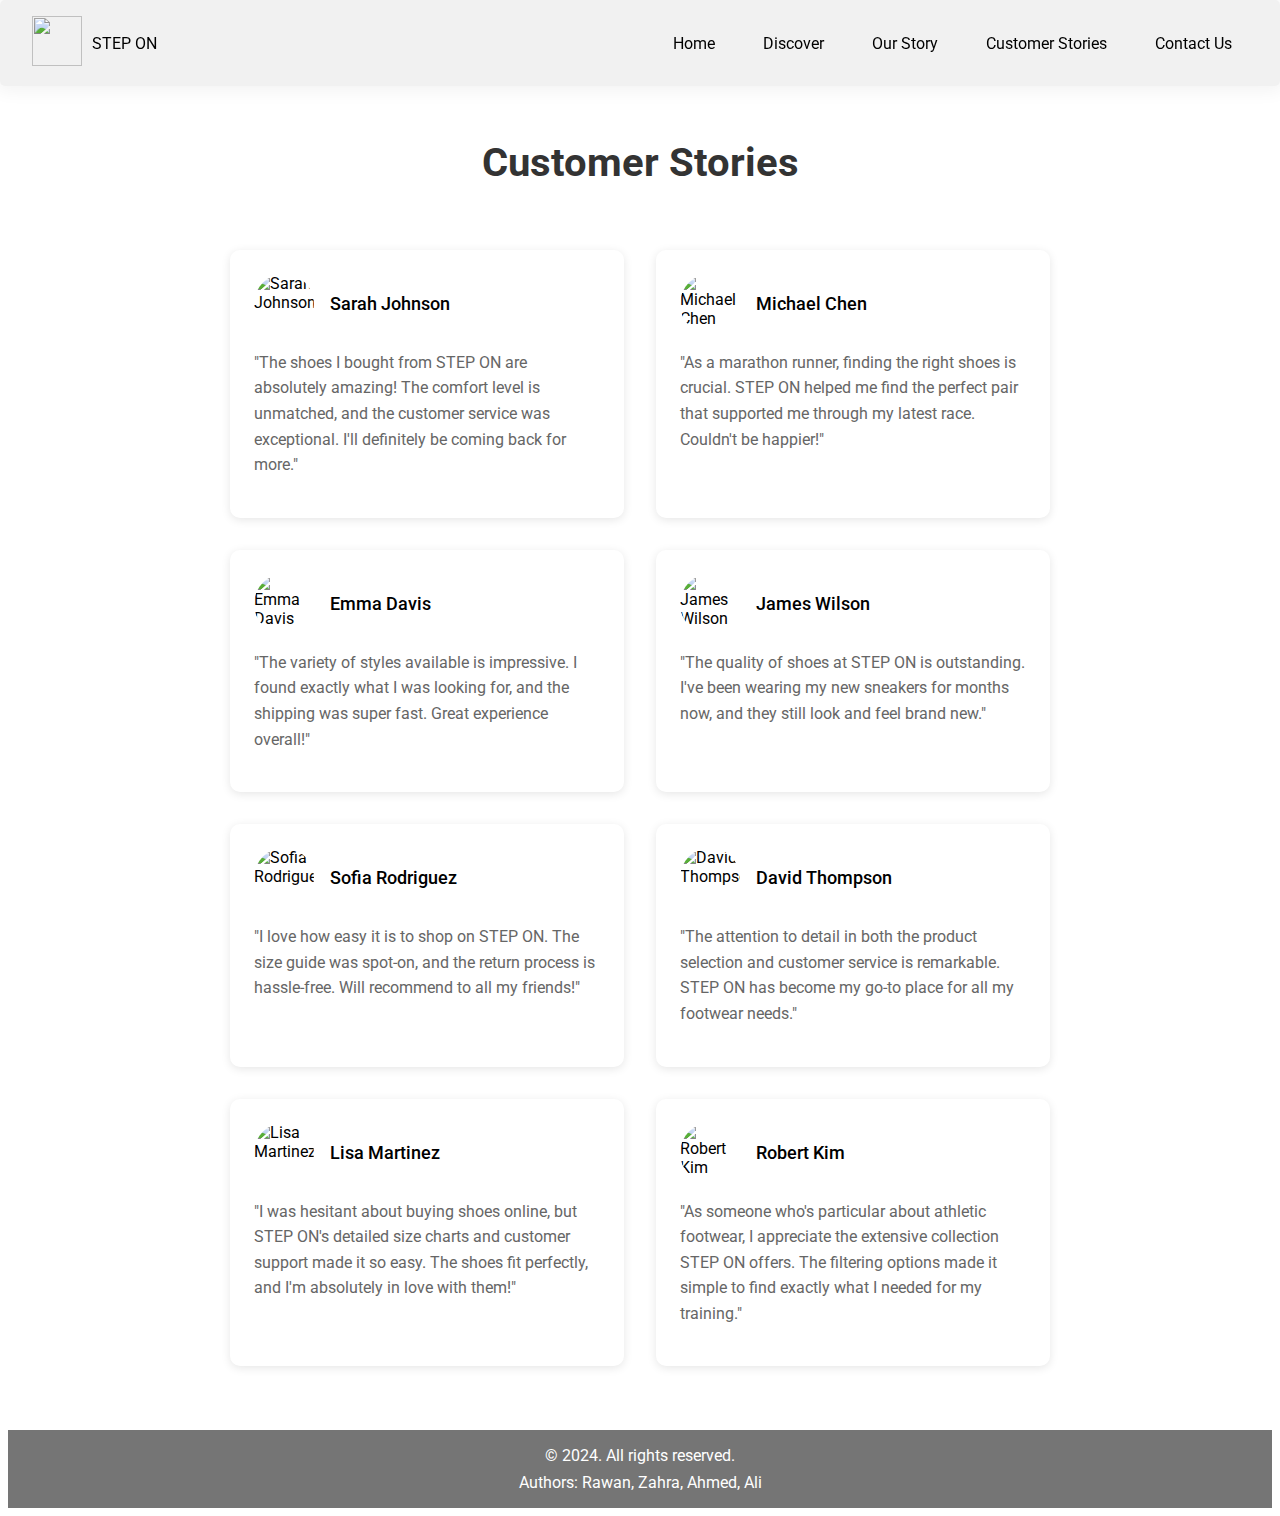
==== Pages/customer_stories.html @ ff0598ff "feat: customer stories" ====
<!DOCTYPE html>
<html lang="en">
  <head>
    <meta charset="UTF-8" />
    <meta name="viewport" content="width=device-width, initial-scale=1.0" />
    <title>Web Project - Customer Stories</title>
    <link rel="preconnect" href="https://fonts.googleapis.com" />
    <link rel="preconnect" href="https://fonts.gstatic.com" crossorigin />
    <link
      href="https://fonts.googleapis.com/css2?family=Roboto:ital,wght@0,100;0,300;0,400;0,500;0,700;0,900;1,100;1,300;1,400;1,500;1,700;1,900&display=swap"
      rel="stylesheet"
    />
    <link rel="stylesheet" href="../styles/style.css" />
    <script src="../scripts/signup.js"></script>
    <style>
      .stories-container {
        padding: 2rem;
        margin-top: 80px;
      }

      .stories-grid {
        display: grid;
        grid-template-columns: repeat(auto-fit, minmax(300px, 1fr));
        gap: 2rem;
        padding: 2rem;
      }

      .story-card {
        background: white;
        border-radius: 10px;
        padding: 1.5rem;
        box-shadow: 0 2px 10px rgba(0, 0, 0, 0.1);
        transition: transform 0.3s ease;
      }

      .story-card:hover {
        transform: translateY(-5px);
      }

      .customer-info {
        display: flex;
        align-items: center;
        margin-bottom: 1rem;
      }

      .customer-image {
        width: 60px;
        height: 60px;
        border-radius: 50%;
        margin-right: 1rem;
        object-fit: cover;
      }

      .customer-name {
        font-weight: 500;
        font-size: 1.1rem;
      }

      .review-text {
        color: #666;
        line-height: 1.6;
      }

      .page-title {
        text-align: center;
        margin-bottom: 2rem;
        font-size: 2.5rem;
        color: #333;
      }
    </style>
  </head>
  <body>
    <section class="main__body">
      <div class="header">
        <div class="logo-title">
          <a href="index.html">
            <img
              width="50"
              height="50"
              src="https://i.pinimg.com/originals/00/08/11/0008115b9b25e0bdfa0fce0c538cc75e.png"
            />
          </a>
          <p>STEP ON</p>
        </div>
        <p id="welcome" style="opacity: 0; transition: opacity 0.5s;">Welcome!</p>

        <ul class="ll">
          <li><a href="index.html">Home</a></li>
          <li><a href="show_item.html">Discover</a></li>
          <li><a href="our_story.html">Our Story</a></li>
          <li><a href="customer_stories.html">Customer Stories</a></li>
          <li><a href="index.html#userform">Contact Us</a></li>
        </ul>
      </div>

      <div class="stories-container">
        <h1 class="page-title">Customer Stories</h1>
        <div class="stories-grid">
          <!-- Customer Story 1 -->
          <div class="story-card">
            <div class="customer-info">
              <img src="https://randomuser.me/api/portraits/women/1.jpg" alt="Sarah Johnson" class="customer-image">
              <h3 class="customer-name">Sarah Johnson</h3>
            </div>
            <p class="review-text">
              "The shoes I bought from STEP ON are absolutely amazing! The comfort level is unmatched, and the customer service was exceptional. I'll definitely be coming back for more."
            </p>
          </div>

          <!-- Customer Story 2 -->
          <div class="story-card">
            <div class="customer-info">
              <img src="https://randomuser.me/api/portraits/men/2.jpg" alt="Michael Chen" class="customer-image">
              <h3 class="customer-name">Michael Chen</h3>
            </div>
            <p class="review-text">
              "As a marathon runner, finding the right shoes is crucial. STEP ON helped me find the perfect pair that supported me through my latest race. Couldn't be happier!"
            </p>
          </div>

          <!-- Customer Story 3 -->
          <div class="story-card">
            <div class="customer-info">
              <img src="https://randomuser.me/api/portraits/women/3.jpg" alt="Emma Davis" class="customer-image">
              <h3 class="customer-name">Emma Davis</h3>
            </div>
            <p class="review-text">
              "The variety of styles available is impressive. I found exactly what I was looking for, and the shipping was super fast. Great experience overall!"
            </p>
          </div>

          <!-- Customer Story 4 -->
          <div class="story-card">
            <div class="customer-info">
              <img src="https://randomuser.me/api/portraits/men/4.jpg" alt="James Wilson" class="customer-image">
              <h3 class="customer-name">James Wilson</h3>
            </div>
            <p class="review-text">
              "The quality of shoes at STEP ON is outstanding. I've been wearing my new sneakers for months now, and they still look and feel brand new."
            </p>
          </div>

          <!-- Customer Story 5 -->
          <div class="story-card">
            <div class="customer-info">
              <img src="https://randomuser.me/api/portraits/women/5.jpg" alt="Sofia Rodriguez" class="customer-image">
              <h3 class="customer-name">Sofia Rodriguez</h3>
            </div>
            <p class="review-text">
              "I love how easy it is to shop on STEP ON. The size guide was spot-on, and the return process is hassle-free. Will recommend to all my friends!"
            </p>
          </div>

          <!-- Customer Story 6 -->
          <div class="story-card">
            <div class="customer-info">
              <img src="https://randomuser.me/api/portraits/men/6.jpg" alt="David Thompson" class="customer-image">
              <h3 class="customer-name">David Thompson</h3>
            </div>
            <p class="review-text">
              "The attention to detail in both the product selection and customer service is remarkable. STEP ON has become my go-to place for all my footwear needs."
            </p>
          </div>

          <!-- Customer Story 7 -->
          <div class="story-card">
            <div class="customer-info">
              <img src="https://randomuser.me/api/portraits/women/7.jpg" alt="Lisa Martinez" class="customer-image">
              <h3 class="customer-name">Lisa Martinez</h3>
            </div>
            <p class="review-text">
              "I was hesitant about buying shoes online, but STEP ON's detailed size charts and customer support made it so easy. The shoes fit perfectly, and I'm absolutely in love with them!"
            </p>
          </div>

          <!-- Customer Story 8 -->
          <div class="story-card">
            <div class="customer-info">
              <img src="https://randomuser.me/api/portraits/men/8.jpg" alt="Robert Kim" class="customer-image">
              <h3 class="customer-name">Robert Kim</h3>
            </div>
            <p class="review-text">
              "As someone who's particular about athletic footwear, I appreciate the extensive collection STEP ON offers. The filtering options made it simple to find exactly what I needed for my training."
            </p>
          </div>
        </div>
      </div>
    </section>

    <footer class="footer">
      <div class="footer-content">
        <p>© 2024. All rights reserved.</p>
        <p>Authors: Rawan, Zahra, Ahmed, Ali</p>
      </div>
    </footer>
  </body>
</html>
---- styles/style.css ----
.r-thin {
  font-family: "Roboto", sans-serif;
  font-weight: 100;
  font-style: normal;
}

.r-light {
  font-family: "Roboto", sans-serif;
  font-weight: 300;
  font-style: normal;
}

.r-regular {
  font-family: "Roboto", sans-serif;
  font-weight: 400;
  font-style: normal;
}

.r-medium {
  font-family: "Roboto", sans-serif;
  font-weight: 500;
  font-style: normal;
}

.r-bold {
  font-family: "Roboto", sans-serif;
  font-weight: 700;
  font-style: normal;
}

.r-black {
  font-family: "Roboto", sans-serif;
  font-weight: 900;
  font-style: normal;
}

body {
  color: black;
  font-size: 16px;
  font-family: "Roboto", sans-serif;
}

.header {
  background-color: rgb(241, 241, 241);
  padding: 1rem 2rem;
  border-radius: 5px;
  box-shadow: 0px 0px 18px 5px rgba(0, 0, 0, 0.052);
  position: fixed;
  top: 0;
  left: 0;
  right: 0;
  z-index: 1000;
  display: flex;
  justify-content: space-between;
  display: flex;
  align-items: center;
  gap: 20px;
}

.header .left-content {
  display: flex;
  align-items: center;
}

.ll {
  list-style-type: none;
  display: flex;
  gap: 1rem;
  margin: 0;
  padding: 0;
  align-items: center;
  justify-content: flex-end;
}

.ll li {
  cursor: pointer;
  padding: 0.5rem 1rem;
  transition: all 0.3s ease;
}

.ll li:hover {
  background-color: rgb(230, 230, 230);
  border-radius: 5px;
  transform: scale(1.1);
  color: #444444;
}

.main__body {
  width: 75%;
  margin: 0 auto;
}

.hero {
  margin-top: 5rem;
  display: flex;
  align-items: center;
  justify-content: space-between;
}

.hero > img {
  width: 50%;
  height: auto;
}

.hero > div {
  width: 45%;
}

.hero > div > h1 {
  font-size: 3rem;
}

.hero > div > p {
  font-size: 1.4rem;
  margin-top: 20px;
  color: #898a8f;
}

.buttons_control {
  margin-top: 2rem;
}

.buttons_control > button:first-child {
  background-color: #444444;
  color: #fff;
  padding: 1rem;
  padding-inline: 2rem;
  border: none;
  border-radius: 5px;
  font-size: 1.3rem;
}
.buttons_control > button:first-child:hover {
  background-color: black; /* Matching hover effects */
  color: #fff;
  cursor: pointer;
  transition: 0.2s all;
}

.shoes__section {
  margin-top: 10rem;
  background-color: #f4f4f9;
  height: 80vh;
  padding-top: 4rem;
}

.shoes_main {
  width: 100%;
  margin: 0 auto;
}

.shoes_main > h1 {
  font-size: 2.5rem;
  text-transform: uppercase;
}

.input__search {
  background-color: #e5e5ea;
  width: 50%;
  border: 1px solid #d2d2d4;
  padding: 1rem;
  border-radius: 20px;
  margin: 0 auto 2rem auto;
  display: block;
}

::placeholder {
  color: #919191;
  opacity: 1;
  font-size: 18px;
}

::-ms-input-placeholder {
  color: #919191;
  font-size: 18px;
}

.shoes__explore {
  display: flex;
  flex-wrap: wrap;
  justify-content: center;
  gap: 20px;
}

.shoes__explore > div {
  box-shadow: 0px 0px 18px 5px rgba(0, 0, 0, 0.052);
  flex: 0 0 auto;
  width: 250px;
  padding: 20px;
  border-radius: 8px;
  scroll-snap-align: start;
}

.pricing {
  display: flex;
  justify-content: space-between;
  font-size: 1.2rem;
  font-weight: 700;
}
.shoes__explore::-webkit-scrollbar {
  height: 8px;
}

.shoes__explore::-webkit-scrollbar-thumb {
  background: #c1c1c1;
  border-radius: 10px;
}

.show__case {
  display: flex;
  margin-top: 5rem;
  gap: 80px;
}

.register-section {
  margin-top: 5rem;
  padding: 2rem;
  background-color: #f4f4f9;
  border-radius: 8px;
}

.register-section h2 {
  font-size: 2rem;
  margin-bottom: 1rem;
}

#userform {
  max-width: 800px !important ;
  margin: 40px auto;
  padding: 40px;
  background-color: #f4f4f9;
  border-radius: 10px;
  box-shadow: 0 4px 18px 5px rgba(0, 0, 0, 0.05);
  font-family: "Roboto", sans-serif;
}

#userform h2 {
  text-align: center;
  color: #444444;
  font-size: 2rem;
  margin-bottom: 20px;
  font-weight: 700;
}

#userform label {
  display: block;
  margin-top: 10px;
  color: #000;
  font-size: 1.2rem;
  font-weight: 500;
}

#userform input[type="text"],
#userform input[type="email"],
#userform input[type="tel"] {
  width: 100%;
  padding: 1rem;
  margin-top: 5px;
  margin-bottom: 20px;
  border: 1px solid #d2d2d4;
  border-radius: 8px;
  background-color: #e5e5ea;
  font-size: 1rem;
  color: black;
}

#userform button {
  width: 100%;
  padding: 1rem;
  background-color: #444444;
  color: #fff;
  font-size: 1.3rem;
  border: none;
  border-radius: 5px;
  font-weight: 600;
  transition: 0.2s all;
}

#userform button:hover {
  background-color: black;
  color: #fff;
  cursor: pointer;
  transition: 0.2s all;
}

#container {
  text-align: center;
  margin-top: 20px;
  color: black;
  font-size: 1.2rem;
}

.item__image {
  background-color: #ececee;
  border-radius: 8px;
  padding: 3rem;
}

.fa-star,
.fa-star-half-stroke {
  color: gold;
}

.colors__set {
  display: flex;
  align-items: center;
  gap: 5px;
}

.size__set {
  display: flex;
  align-items: center;
  gap: 9px;
  margin-top: 1rem;
}

.size__set > div {
  border-radius: 8px;
  border: 1px solid #000000;
  padding: 1rem;
  color: black;
}

.size__set > div:hover {
  border-radius: 8px;
  border: 1px solid #000000;
  background-color: black;
  padding: 1rem;
  color: white;
}

.colors__set > div {
  border-radius: 100%;
  padding: 1rem;
  margin-top: 1rem;
  width: 70;
  height: 70;
  cursor: pointer;
}

.c-r {
  background-color: rgb(241, 74, 108);
}

.c-g {
  background-color: rgb(99, 244, 133);
}

.c-b {
  background-color: rgb(89, 188, 254);
}

.c-bl {
  background-color: rgb(0, 0, 0);
}

.c-w {
  background-color: rgb(212, 213, 218);
}

.buy__button {
  background-color: #444444;
  color: #fff;
  padding: 1rem;
  padding-inline: 2rem;
  border: none;
  border-radius: 5px;
  font-size: 1.3rem;
  width: 100%;
  margin-top: 11rem;
}
.discover__section {
  display: flex;
  flex-direction: column;
  margin-top: 5rem;
}

.collection {
  display: flex;
  flex-wrap: wrap;
  margin-top: 4rem;
  gap: 4rem;
}

.collection__section {
  display: flex;
  flex-wrap: wrap;
  gap: 10px;
  padding: 1rem;
  flex: 1 1 70%;
}

.collection__section > * {
  flex: 1 1 calc(33.33% - 10px); 
  box-sizing: border-box;
}

.filter {
  display: flex;
  flex: 1 1 30%; 
  padding: 1rem;
  border-radius: 8px;
  background-color: #f7f7f7;
  align-items: flex-start; 
  justify-content: center; 
}

@media (max-width: 768px) {
  .collection__section > * {
      flex: 1 1 calc(50% - 10px); 
  }
  .filter {
      flex: 1 1 100%;
      margin-top: 1rem; 
  }
}

@media (max-width: 480px) {
  .collection__section > * {
      flex: 1 1 100%;
  }
  .filter {
      flex: 1 1 100%;
      margin-top: 1rem; 
  }
}


.footer {
  background-color: #757575;
  color: #ffffff;
  padding: 1rem 2rem;
  text-align: center;
  font-family: "Roboto", sans-serif;
}

.footer-content {
  max-width: 1200px;
  margin: 0 auto;
  display: flex;
  flex-direction: column;
  gap: 0.5rem;
  align-items: center;
}

.footer p {
  margin: 0;
  font-size: 1rem;
}

.shoes__explore a {
    text-decoration: none;
    color: inherit;
    margin: 0 20px;
    margin-bottom: 40px;
}

.ll a {
    text-decoration: none;
    color: inherit;
}

.ll a:hover {
    text-decoration: underline;
}

.logo-title {
  display: flex;
  align-items: center;
  gap: 10px;
}
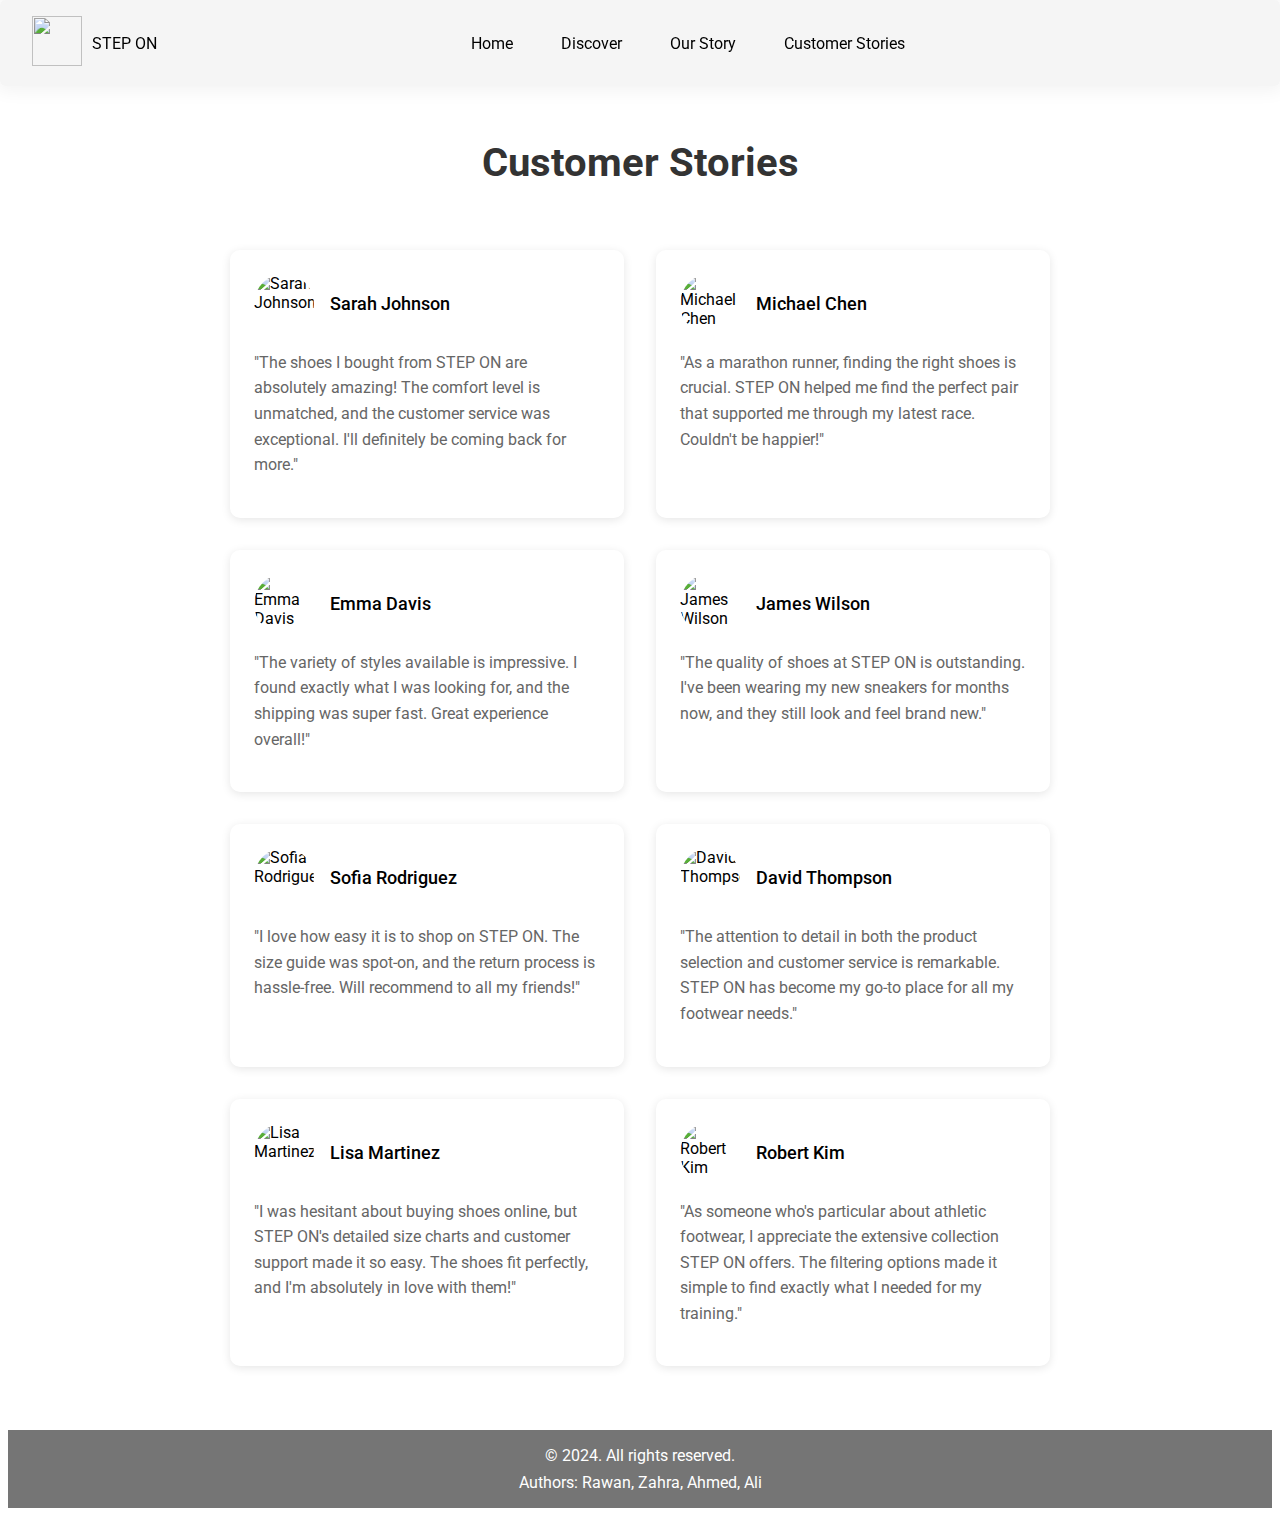
==== commit bcc66346: "edits" ====
--- a/Pages/customer_stories.html
+++ b/Pages/customer_stories.html
@@ -82,15 +82,16 @@
           </a>
           <p>STEP ON</p>
         </div>
-        <p id="welcome" style="opacity: 0; transition: opacity 0.5s;">Welcome!</p>
-
         <ul class="ll">
           <li><a href="index.html">Home</a></li>
-          <li><a href="show_item.html">Discover</a></li>
+          <li><a href="discover.html">Discover</a></li>
           <li><a href="our_story.html">Our Story</a></li>
           <li><a href="customer_stories.html">Customer Stories</a></li>
-          <li><a href="index.html#userform">Contact Us</a></li>
         </ul>
+        <div class="avatar_body">
+          <img id="welcome_avatar" src="../images/user.png" width="42" height="42" />
+          <p id="welcome" style="opacity: 0; transition: opacity 0.5s;">Hey,</p>
+        </div>
       </div>
 
       <div class="stories-container">
--- a/styles/style.css
+++ b/styles/style.css
@@ -41,7 +41,7 @@
 }
 
 .header {
-  background-color: rgb(241, 241, 241);
+  background-color: rgba(241, 241, 241, 0.7);
   padding: 1rem 2rem;
   border-radius: 5px;
   box-shadow: 0px 0px 18px 5px rgba(0, 0, 0, 0.052);
@@ -52,9 +52,10 @@
   z-index: 1000;
   display: flex;
   justify-content: space-between;
-  display: flex;
   align-items: center;
   gap: 20px;
+  backdrop-filter: blur(10px);
+  -webkit-backdrop-filter: blur(10px);
 }
 
 .header .left-content {
@@ -91,7 +92,7 @@
 }
 
 .hero {
-  margin-top: 5rem;
+  margin-top: 7rem;
   display: flex;
   align-items: center;
   justify-content: space-between;
@@ -103,17 +104,18 @@
 }
 
 .hero > div {
-  width: 45%;
+  width: 50%;
 }
 
 .hero > div > h1 {
-  font-size: 3rem;
+  font-size: 3.5rem;
 }
 
 .hero > div > p {
-  font-size: 1.4rem;
-  margin-top: 20px;
+  font-size: 1.1rem;
+  margin-top: 2px;
   color: #898a8f;
+  width: 85%;
 }
 
 .buttons_control {
@@ -121,7 +123,7 @@
 }
 
 .buttons_control > button:first-child {
-  background-color: #444444;
+  background-color: #4c54f3;
   color: #fff;
   padding: 1rem;
   padding-inline: 2rem;
@@ -150,6 +152,7 @@
 
 .shoes_main > h1 {
   font-size: 2.5rem;
+  text-align: center;
   text-transform: uppercase;
 }
 
@@ -176,9 +179,13 @@
 
 .shoes__explore {
   display: flex;
-  flex-wrap: wrap;
-  justify-content: center;
+  /* flex-wrap: wrap; */
+  /* justify-content: center; */
   gap: 20px;
+  margin-top: 2rem;
+  overflow-x: auto;
+  scroll-snap-type: x mandatory;
+  padding-bottom: 1rem;
 }
 
 .shoes__explore > div {
@@ -191,11 +198,20 @@
 }
 
 .pricing {
-  display: flex;
-  justify-content: space-between;
-  font-size: 1.2rem;
-  font-weight: 700;
-}
+  margin-top: 10px;
+  text-align: center;
+}
+
+.pricing p {
+  margin: 0;
+  font-size: 18px;
+}
+
+.pricing span {
+  color: #444444;
+  font-weight: bold;
+}
+
 .shoes__explore::-webkit-scrollbar {
   height: 8px;
 }
@@ -392,6 +408,14 @@
 .collection__section > * {
   flex: 1 1 calc(33.33% - 10px); 
   box-sizing: border-box;
+}
+
+.collection__section a {
+  text-decoration: none;
+  color: #333;
+  font-size: 1.2rem;
+  font-weight: 600;
+  transition: color 0.3s ease;
 }
 
 .filter {
@@ -468,3 +492,18 @@
   align-items: center;
   gap: 10px;
 }
+
+.collection__section a {
+    text-decoration: none;
+    color: inherit;
+}
+
+.avatar_body {
+  display: flex;
+  align-items: center;
+  gap: 13px;
+}
+
+#welcome_avatar {
+  display: none;
+}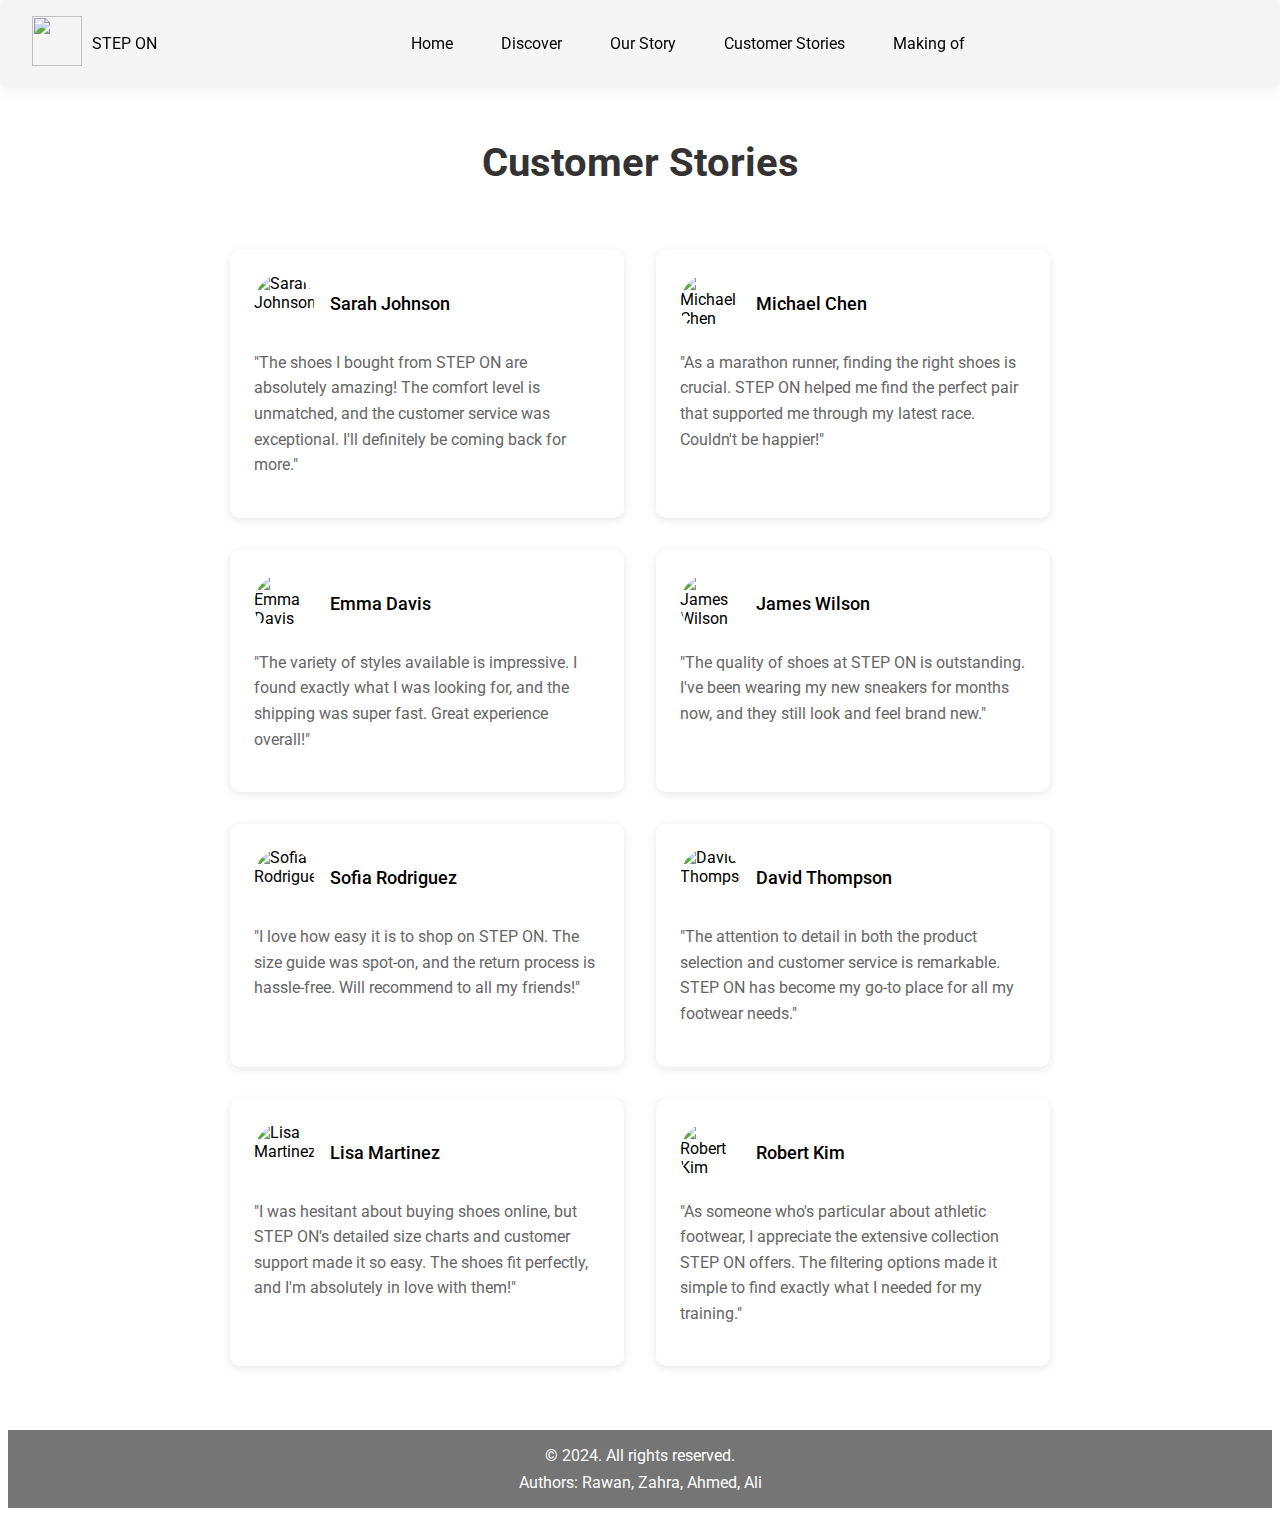
==== commit c30d2455: "Making of" ====
--- a/Pages/customer_stories.html
+++ b/Pages/customer_stories.html
@@ -87,6 +87,7 @@
           <li><a href="discover.html">Discover</a></li>
           <li><a href="our_story.html">Our Story</a></li>
           <li><a href="customer_stories.html">Customer Stories</a></li>
+          <li><a href="makingof.html">Making of</a></li>
         </ul>
         <div class="avatar_body">
           <img id="welcome_avatar" src="../images/user.png" width="42" height="42" />
--- a/styles/style.css
+++ b/styles/style.css
@@ -123,7 +123,7 @@
 }
 
 .buttons_control > button:first-child {
-  background-color: #4c54f3;
+  background-color: #444444;
   color: #fff;
   padding: 1rem;
   padding-inline: 2rem;
@@ -241,10 +241,15 @@
 
 #userform {
   max-width: 800px !important ;
-  margin: 40px auto;
+  margin: 0 auto;
+  margin-top: 10rem;
+  margin-bottom: 10rem;
   padding: 40px;
-  background-color: #f4f4f9;
+  background-color: #f4f4f9; 
   border-radius: 10px;
+  display: flex;
+  flex-direction: column;
+  gap: 10px;
   box-shadow: 0 4px 18px 5px rgba(0, 0, 0, 0.05);
   font-family: "Roboto", sans-serif;
 }
@@ -303,6 +308,7 @@
   margin-top: 20px;
   color: black;
   font-size: 1.2rem;
+  width: 100%;
 }
 
 .item__image {
@@ -506,4 +512,86 @@
 
 #welcome_avatar {
   display: none;
-}+}
+
+/* Add responsive styles */
+@media (max-width: 768px) {
+  .main__body {
+    flex-direction: column;
+    align-items: center;
+  }
+
+  .header {
+    flex-direction: column;
+    align-items: center;
+  }
+
+  .logo-title {
+    margin-bottom: 1rem;
+  }
+
+  .ll {
+    flex-direction: column;
+    align-items: center;
+  }
+
+  .show__case {
+    flex-direction: column;
+    align-items: center;
+  }
+
+  .item__image {
+    width: 100%;
+    max-width: 300px;
+  }
+
+  .colors__set, .size__set {
+    justify-content: center;
+  }
+
+  .buy__button {
+    width: 100%;
+    max-width: 200px;
+  }
+}
+
+.mockup_body {
+  margin-top: 5rem;
+  display: flex;
+  flex-direction: column;
+  gap: 1rem;
+  justify-content: center;
+  align-items: center;
+}
+
+.mockup_body_content {
+  display: flex;
+  flex-direction: column;
+  justify-content: center;
+  align-items: center;
+  margin: 2rem;
+}
+
+.mockup_body_title {
+  margin-top: 2rem;
+  font-size: 4rem;
+}
+
+.mockup_body_subtitle {
+  font-size: 2rem;
+}
+
+.mockup_body_content {
+  margin-top: 2rem;
+  font-size: 1.5rem;
+  width: 65%;
+  display: flex;
+  flex-direction: column;
+  gap: 1rem;
+}
+
+
+.mockup_body_content > p > span {
+  font-weight: 600;
+  color: #7a59ff;
+}
